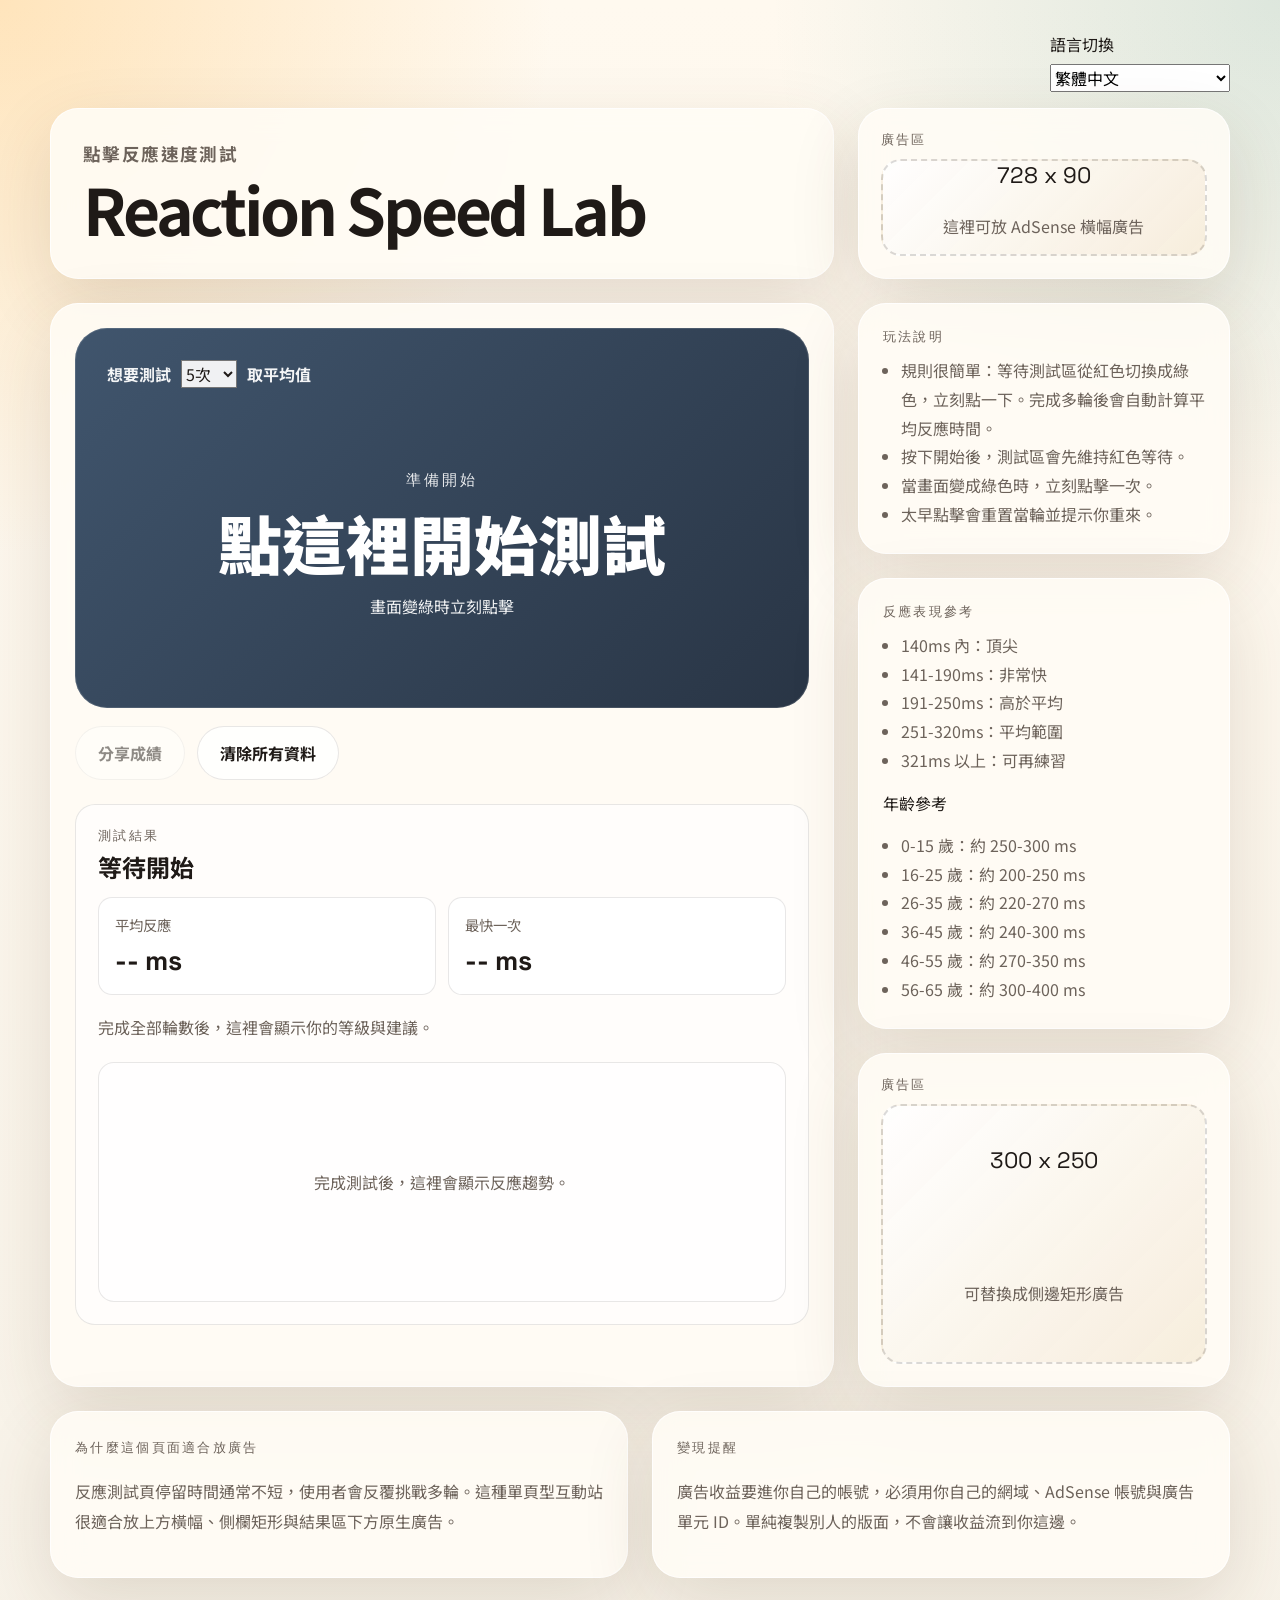
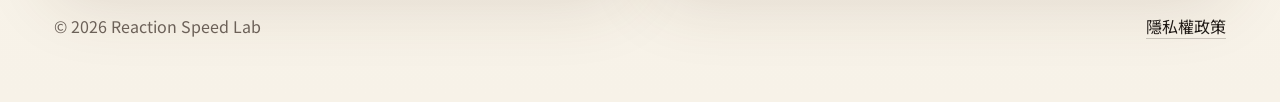
==== index.html @ a0c20d7a "Initial reaction speed test app" ====
<!doctype html>
<html lang="zh-Hant">
  <head>
    <meta charset="UTF-8" />
    <meta name="viewport" content="width=device-width, initial-scale=1.0" />
    <title id="page-title">點擊反應速度測試</title>
    <meta
      id="meta-description"
      name="description"
      content="免費測試你的點擊反應速度。等待畫面變綠後立即點擊，完成多輪測試後取得平均反應時間與成績評語。"
    />
    <meta id="og-title" property="og:title" content="點擊反應速度測試" />
    <meta
      id="og-description"
      property="og:description"
      content="紅色待命、綠色點擊，快速測出你的平均反應速度。"
    />
    <meta property="og:type" content="website" />
    <link rel="preconnect" href="https://fonts.googleapis.com" />
    <link rel="preconnect" href="https://fonts.gstatic.com" crossorigin />
    <link
      href="https://fonts.googleapis.com/css2?family=Noto+Sans+TC:wght@400;500;700;900&family=Space+Grotesk:wght@500;700&display=swap"
      rel="stylesheet"
    />
    <link rel="stylesheet" href="./styles.css" />

    <!--
      將 ca-pub-xxxxxxxxxxxxxxxx 換成你的 AdSense Publisher ID 後取消註解。
      AdSense 通過審核前，建議先保留註解避免無效請求。
    -->
    <!--
    <script async
      src="https://pagead2.googlesyndication.com/pagead/js/adsbygoogle.js?client=ca-pub-xxxxxxxxxxxxxxxx"
      crossorigin="anonymous"></script>
    -->
  </head>
  <body>
    <div class="page-shell">
      <div class="topbar">
        <div class="control-group language-switcher">
          <label for="language-select" data-i18n="languageLabel">語言切換</label>
          <select id="language-select">
            <option value="zh-Hant">繁體中文</option>
            <option value="en">English</option>
            <option value="ja">日本語</option>
            <option value="ko">한국어</option>
          </select>
        </div>
      </div>

      <header class="hero">
        <div class="hero-copy">
          <p id="hero-subtitle" class="hero-subtitle">點擊反應速度測試</p>
          <h1 id="hero-title">Reaction Speed Lab</h1>
        </div>
        <aside class="ad-card">
          <p class="ad-label" data-i18n="adLabel">廣告區</p>
          <div class="ad-slot">
            <span>728 x 90</span>
            <p data-i18n="heroAdText">這裡可放 AdSense 橫幅廣告</p>
          </div>
        </aside>
      </header>

      <main class="layout">
        <section class="tester-panel">
          <div
            id="test-area"
            class="test-area is-idle"
            role="button"
            tabindex="0"
            aria-live="polite">
            <span class="test-area-toolbar">
              <span class="control-group control-group-inline control-group-inline-light">
                <label for="attempts">
                  <span data-i18n="attemptsLabelPrefix">想要測試</span>
                </label>
                <select id="attempts">
                  <option value="3">3次</option>
                  <option value="5" selected>5次</option>
                  <option value="10">10次</option>
                  <option value="15">15次</option>
                  <option value="20">20次</option>
                </select>
                <span data-i18n="attemptsLabelSuffix">次取平均值</span>
              </span>
            </span>
            <span class="test-area-content">
              <span class="phase">準備開始</span>
              <span class="message">點這裡開始測試</span>
              <span class="hint">畫面變綠時立刻點擊</span>
            </span>
          </div>

          <div class="actions">
            <button id="share-button" class="ghost-button" type="button" data-i18n="shareButton" disabled>分享成績</button>
            <button id="reset-button" class="ghost-button" type="button" data-i18n="resetButton">清除所有資料</button>
          </div>

          <section class="results-card" aria-live="polite">
            <div class="results-head">
              <div>
                <p class="section-label" data-i18n="resultsLabel">測試結果</p>
                <h2 id="result-title">等待開始</h2>
              </div>
            </div>

            <div class="result-grid">
              <article>
                <span data-i18n="averageLabel">平均反應</span>
                <strong id="average-time">-- ms</strong>
              </article>
              <article>
                <span data-i18n="bestLabel">最快一次</span>
                <strong id="best-time">-- ms</strong>
              </article>
            </div>

            <p id="result-description" class="result-description">
              完成全部輪數後，這裡會顯示你的等級與建議。
            </p>

            <section id="trend-chart" class="trend-chart" aria-live="polite">
              <div id="trend-chart-empty" class="trend-chart-empty">完成測試後，這裡會顯示反應趨勢。</div>
              <svg id="trend-chart-svg" class="trend-chart-svg" viewBox="0 0 640 220" preserveAspectRatio="none"></svg>
            </section>
          </section>
        </section>

        <aside class="sidebar">
          <section class="info-card">
            <p class="section-label" data-i18n="howToPlayLabel">玩法說明</p>
            <ul id="how-to-play-list">
              <li>按下開始後，測試區會先維持紅色等待。</li>
              <li>當畫面變成綠色時，立刻點擊一次。</li>
              <li>太早點擊會重置當輪並提示你重來。</li>
            </ul>
          </section>

          <section class="info-card">
            <p class="section-label" data-i18n="rankingLabel">反應表現參考</p>
            <ul id="ranking-guide">
              <li>140ms 內：頂尖</li>
              <li>141-190ms：非常快</li>
              <li>191-250ms：高於平均</li>
              <li>251-320ms：平均範圍</li>
              <li>321ms 以上：可再練習</li>
            </ul>
            <p id="ranking-note">年齡參考</p>
            <ul id="ranking-age-guide">
              <li>0-15 歲：約 250-300 ms</li>
              <li>16-25 歲：約 200-250 ms</li>
              <li>26-35 歲：約 220-270 ms</li>
              <li>36-45 歲：約 240-300 ms</li>
              <li>46-55 歲：約 270-350 ms</li>
              <li>56-65 歲：約 300-400 ms</li>
            </ul>
          </section>

          <section class="ad-card side-ad">
            <p class="ad-label" data-i18n="adLabel">廣告區</p>
            <div class="ad-slot square">
              <span>300 x 250</span>
              <p data-i18n="sideAdText">可替換成側邊矩形廣告</p>
            </div>
          </section>
        </aside>
      </main>

      <section class="content-grid">
        <article class="text-card">
          <p class="section-label" data-i18n="monetizeWhyLabel">為什麼這個頁面適合放廣告</p>
          <p id="monetize-why-text">
            反應測試頁停留時間通常不短，使用者會反覆挑戰多輪。這種單頁型互動站很適合放上方橫幅、側欄矩形與結果區下方原生廣告。
          </p>
        </article>
        <article class="text-card">
          <p class="section-label" data-i18n="monetizeNoteLabel">變現提醒</p>
          <p id="monetize-note-text">
            廣告收益要進你自己的帳號，必須用你自己的網域、AdSense 帳號與廣告單元 ID。單純複製別人的版面，不會讓收益流到你這邊。
          </p>
        </article>
      </section>

      <footer class="site-footer">
        <p id="footer-copy">© 2026 Reaction Speed Lab</p>
        <nav>
          <a href="./privacy.html" id="privacy-link">隱私權政策</a>
        </nav>
      </footer>
    </div>

    <script src="./script.js"></script>
  </body>
</html>
---- styles.css ----
:root {
  --bg: #f7f2e8;
  --paper: rgba(255, 252, 245, 0.88);
  --ink: #1f1a17;
  --muted: #6d635b;
  --accent: #0f766e;
  --accent-soft: rgba(15, 118, 110, 0.12);
  --danger: #d9485f;
  --danger-soft: rgba(217, 72, 95, 0.14);
  --warning: #f59e0b;
  --line: rgba(31, 26, 23, 0.1);
  --shadow: 0 24px 70px rgba(84, 57, 31, 0.14);
  --radius-xl: 28px;
  --radius-lg: 20px;
  --radius-md: 14px;
}

* {
  box-sizing: border-box;
}

html,
body {
  margin: 0;
  min-height: 100%;
}

body {
  font-family: "Noto Sans TC", sans-serif;
  color: var(--ink);
  background:
    radial-gradient(circle at top left, rgba(255, 190, 92, 0.35), transparent 26%),
    radial-gradient(circle at top right, rgba(15, 118, 110, 0.14), transparent 24%),
    linear-gradient(180deg, #fff9ef 0%, var(--bg) 100%);
}

body.is-focus-mode {
  overflow: hidden;
}

button,
select {
  font: inherit;
}

.page-shell {
  width: min(1180px, calc(100% - 32px));
  margin: 0 auto;
  padding: 32px 0 48px;
}

.topbar {
  display: flex;
  justify-content: flex-end;
  margin-bottom: 16px;
}

.language-switcher {
  min-width: 180px;
}

.hero {
  display: grid;
  grid-template-columns: minmax(0, 2fr) minmax(280px, 0.95fr);
  gap: 24px;
  align-items: stretch;
  margin-bottom: 24px;
}

.hero-copy,
.ad-card,
.tester-panel,
.info-card,
.text-card {
  background: var(--paper);
  backdrop-filter: blur(14px);
  border: 1px solid rgba(255, 255, 255, 0.8);
  border-radius: var(--radius-xl);
  box-shadow: var(--shadow);
}

.hero-copy {
  padding: 32px;
}

.hero-subtitle {
  margin: 0 0 10px;
  font-family: "Noto Sans TC", sans-serif;
  font-size: 1.1rem;
  font-weight: 700;
  letter-spacing: 0.08em;
  color: var(--muted);
}

.eyebrow,
.section-label,
.ad-label {
  margin: 0 0 10px;
  font-family: "Space Grotesk", sans-serif;
  font-size: 0.8rem;
  letter-spacing: 0.18em;
  text-transform: uppercase;
  color: var(--muted);
}

h1,
h2 {
  margin: 0;
  line-height: 1;
}

h1 {
  font-size: clamp(2.4rem, 5vw, 4.4rem);
  letter-spacing: -0.05em;
}

.intro {
  max-width: 52ch;
  margin: 18px 0 0;
  font-size: 1.05rem;
  line-height: 1.8;
  color: var(--muted);
}

.hero-stats {
  display: grid;
  grid-template-columns: repeat(3, minmax(0, 1fr));
  gap: 12px;
  margin-top: 28px;
}

.hero-stats div {
  padding: 16px;
  background: rgba(255, 255, 255, 0.7);
  border-radius: var(--radius-md);
  border: 1px solid var(--line);
}

.hero-stats strong {
  display: block;
  margin-bottom: 8px;
  font-family: "Space Grotesk", sans-serif;
  font-size: 1.5rem;
}

.hero-stats span {
  color: var(--muted);
  font-size: 0.92rem;
}

.ad-card {
  padding: 22px;
}

.hero .ad-card {
  display: flex;
  flex-direction: column;
}

.hero .ad-slot {
  flex: 1;
  min-height: 0;
}

.ad-slot {
  display: grid;
  place-items: center;
  min-height: 190px;
  border: 2px dashed rgba(31, 26, 23, 0.16);
  border-radius: var(--radius-lg);
  background:
    linear-gradient(135deg, rgba(255, 255, 255, 0.95), rgba(246, 236, 218, 0.9));
  text-align: center;
  color: var(--muted);
}

.ad-slot span {
  display: block;
  margin-bottom: 8px;
  font-family: "Space Grotesk", sans-serif;
  font-size: 1.4rem;
  color: var(--ink);
}

.ad-slot.square {
  min-height: 260px;
}

.layout {
  display: grid;
  grid-template-columns: minmax(0, 2fr) minmax(280px, 0.95fr);
  gap: 24px;
}

.tester-panel {
  padding: 24px;
}

.controls {
  display: flex;
  align-items: center;
  flex-wrap: wrap;
  gap: 12px;
  margin-bottom: 16px;
}

.control-group {
  display: grid;
  gap: 8px;
}

.control-group-inline {
  display: flex;
  align-items: center;
  flex-wrap: nowrap;
  gap: 10px;
}

.control-group-inline label {
  margin: 0;
}

.control-group-inline span {
  font-weight: 700;
  white-space: nowrap;
}

.control-group-inline select {
  flex: 0 0 auto;
}

.control-group-inline-light {
  color: rgba(255, 255, 255, 0.94);
}

.control-group-inline-light select {
  color: var(--ink);
  background: rgba(255, 255, 255, 0.92);
}

.controls label {
  font-weight: 700;
}

.controls select {
  border: 1px solid var(--line);
  border-radius: 999px;
  padding: 10px 16px;
  background: rgba(255, 255, 255, 0.78);
}

.test-area {
  width: 100%;
  min-height: 380px;
  border: 0;
  border-radius: 32px;
  padding: 32px;
  display: flex;
  flex-direction: column;
  align-items: stretch;
  justify-content: space-between;
  gap: 24px;
  text-align: left;
  color: white;
  cursor: pointer;
  transition:
    transform 160ms ease,
    box-shadow 160ms ease;
}

.test-area-toolbar {
  display: flex;
  justify-content: flex-start;
  position: relative;
  z-index: 2;
}

.test-area-toolbar[hidden] {
  display: none;
}

.test-area-content {
  flex: 1;
  min-height: 0;
  display: grid;
  place-items: center;
  align-content: center;
  gap: 18px;
  text-align: center;
}

.test-area:hover {
  transform: translateY(-2px);
}

.test-area .phase {
  font-family: "Space Grotesk", sans-serif;
  font-size: 0.95rem;
  text-transform: uppercase;
  letter-spacing: 0.18em;
  opacity: 0.9;
}

.test-area .message {
  font-size: clamp(2rem, 5vw, 4rem);
  font-weight: 900;
  line-height: 1.05;
}

.test-area .hint {
  font-size: 1rem;
  opacity: 0.92;
}

.test-area.is-idle {
  background: linear-gradient(135deg, #40556d, #293545);
  box-shadow: inset 0 0 0 1px rgba(255, 255, 255, 0.12);
}

.test-area.is-pause {
  background: linear-gradient(135deg, #40556d, #293545);
  box-shadow: inset 0 0 0 1px rgba(255, 255, 255, 0.12);
}

.test-area.is-waiting {
  background: linear-gradient(135deg, #cb334d, #811f3d);
}

.test-area.is-ready {
  background: linear-gradient(135deg, #0f9f7c, #0d6f5a);
}

.test-area.is-fault {
  background: linear-gradient(135deg, #f59e0b, #d97706);
}

.actions {
  display: flex;
  gap: 12px;
  margin: 18px 0 24px;
}

.primary-button,
.ghost-button {
  border: 0;
  border-radius: 999px;
  padding: 14px 22px;
  font-weight: 700;
  cursor: pointer;
}

.primary-button {
  color: white;
  background: linear-gradient(135deg, #1f7a67, #144e42);
}

.ghost-button {
  color: var(--ink);
  background: rgba(255, 255, 255, 0.75);
  border: 1px solid var(--line);
}

.ghost-button:disabled {
  opacity: 0.5;
  cursor: not-allowed;
}

.results-card {
  padding: 22px;
  border-radius: var(--radius-lg);
  background: rgba(255, 255, 255, 0.66);
  border: 1px solid var(--line);
}

.results-head {
  display: flex;
  justify-content: space-between;
  gap: 16px;
  align-items: start;
}

.result-grid {
  display: grid;
  grid-template-columns: repeat(2, minmax(0, 1fr));
  gap: 12px;
  margin-top: 18px;
}

.result-grid article {
  padding: 16px;
  border-radius: var(--radius-md);
  background: white;
  border: 1px solid var(--line);
}

.result-grid span {
  display: block;
  font-size: 0.9rem;
  color: var(--muted);
}

.result-grid strong {
  display: block;
  margin-top: 8px;
  font-family: "Space Grotesk", sans-serif;
  font-size: 1.7rem;
}

.result-description {
  margin: 18px 0 0;
  color: var(--muted);
  line-height: 1.8;
}

.trend-chart {
  margin-top: 20px;
  min-height: 240px;
  padding: 14px;
  border-radius: 16px;
  background: rgba(255, 255, 255, 0.84);
  border: 1px solid var(--line);
}

.trend-chart-empty {
  min-height: 210px;
  display: grid;
  place-items: center;
  color: var(--muted);
  text-align: center;
}

.trend-chart-svg {
  display: none;
  width: 100%;
  height: 210px;
}

.trend-chart.has-data .trend-chart-empty {
  display: none;
}

.trend-chart.has-data .trend-chart-svg {
  display: block;
}

.sidebar {
  display: grid;
  gap: 24px;
}

.info-card {
  padding: 24px;
}

.info-card ul {
  margin: 0;
  padding-left: 18px;
  color: var(--muted);
  line-height: 1.8;
}

.content-grid {
  margin-top: 24px;
  display: grid;
  grid-template-columns: repeat(2, minmax(0, 1fr));
  gap: 24px;
}

.text-card {
  padding: 24px;
  line-height: 1.9;
  color: var(--muted);
}

.site-footer {
  display: flex;
  justify-content: space-between;
  align-items: center;
  gap: 16px;
  padding: 20px 4px 0;
  color: var(--muted);
}

.site-footer a {
  color: var(--ink);
  text-decoration: none;
  border-bottom: 1px solid rgba(31, 26, 23, 0.2);
}

body.is-focus-mode .topbar,
body.is-focus-mode .hero,
body.is-focus-mode .sidebar,
body.is-focus-mode .content-grid,
body.is-focus-mode .site-footer,
body.is-focus-mode .results-card,
body.is-focus-mode .actions {
  display: none;
}

body.is-focus-mode .page-shell {
  width: 100%;
  max-width: none;
  padding: 0;
}

body.is-focus-mode .layout {
  display: block;
}

body.is-focus-mode .tester-panel {
  padding: 0;
  background: transparent;
  border: 0;
  box-shadow: none;
  backdrop-filter: none;
}

body.is-focus-mode .test-area {
  min-height: 100dvh;
  border-radius: 0;
  padding: 24px;
}

@media (max-width: 920px) {
  .hero,
  .layout,
  .content-grid {
    grid-template-columns: 1fr;
  }

  .hero-stats,
  .result-grid {
    grid-template-columns: 1fr;
  }

  .test-area {
    min-height: 320px;
  }
}

@media (max-width: 640px) {
  .page-shell {
    width: min(100% - 20px, 1180px);
    padding-top: 20px;
  }

  .hero-copy,
  .tester-panel,
  .info-card,
  .ad-card,
  .text-card {
    padding: 18px;
  }

  .results-head,
  .actions,
  .site-footer {
    flex-direction: column;
    align-items: start;
  }

  .controls,
  .control-group {
    width: 100%;
  }

  .control-group-inline {
    flex-wrap: wrap;
    gap: 8px;
  }

  .topbar {
    justify-content: stretch;
  }

  .language-switcher {
    width: 100%;
  }

  .controls select {
    width: 100%;
  }

  .test-area {
    padding: 20px;
  }

  .test-area-toolbar {
    width: 100%;
  }

  .control-group-inline-light {
    width: 100%;
  }

  .test-area .message {
    font-size: 2.3rem;
  }
}
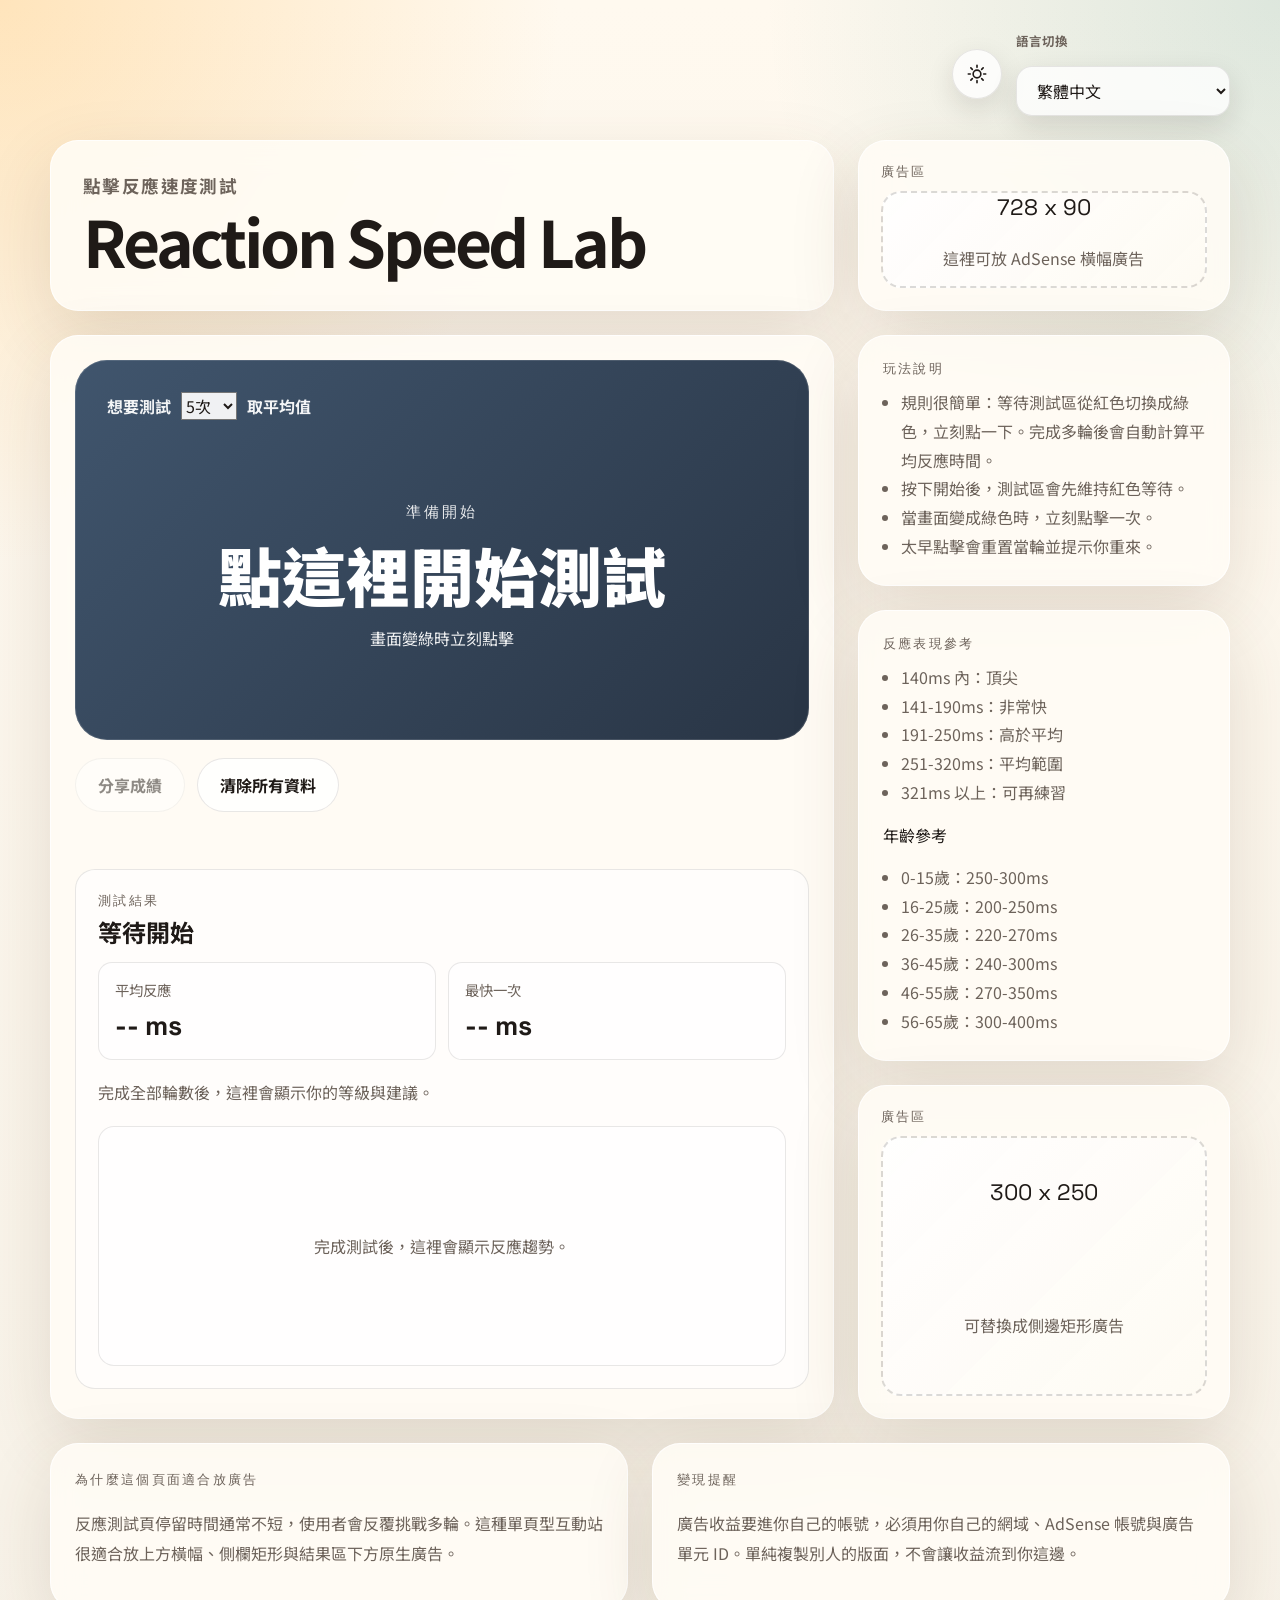
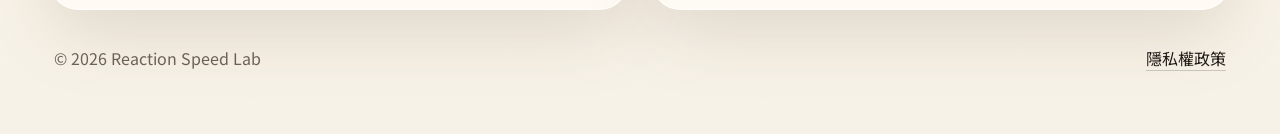
==== commit 13f046d4: "Update reaction speed lab" ====
--- a/index.html
+++ b/index.html
@@ -37,8 +37,13 @@
   <body>
     <div class="page-shell">
       <div class="topbar">
+        <div class="control-group theme-switcher">
+          <button id="theme-toggle-button" class="theme-icon-button" type="button" aria-label="切換主題" title="切換主題">
+            <span id="theme-toggle-icon" class="theme-toggle-icon" aria-hidden="true"></span>
+          </button>
+        </div>
         <div class="control-group language-switcher">
-          <label for="language-select" data-i18n="languageLabel">語言切換</label>
+          <label for="language-select" class="topbar-label" data-i18n="languageLabel">語言切換</label>
           <select id="language-select">
             <option value="zh-Hant">繁體中文</option>
             <option value="en">English</option>
@@ -96,6 +101,7 @@
             <button id="share-button" class="ghost-button" type="button" data-i18n="shareButton" disabled>分享成績</button>
             <button id="reset-button" class="ghost-button" type="button" data-i18n="resetButton">清除所有資料</button>
           </div>
+          <p id="share-feedback" class="share-feedback" aria-live="polite"></p>
 
           <section class="results-card" aria-live="polite">
             <div class="results-head">
--- a/styles.css
+++ b/styles.css
@@ -3,18 +3,45 @@
   --paper: rgba(255, 252, 245, 0.88);
   --ink: #1f1a17;
   --muted: #6d635b;
+  --surface: rgba(255, 255, 255, 0.78);
+  --surface-strong: rgba(255, 255, 255, 0.92);
+  --panel: rgba(255, 255, 255, 0.66);
+  --panel-strong: rgba(255, 255, 255, 0.84);
   --accent: #0f766e;
   --accent-soft: rgba(15, 118, 110, 0.12);
   --danger: #d9485f;
   --danger-soft: rgba(217, 72, 95, 0.14);
   --warning: #f59e0b;
   --line: rgba(31, 26, 23, 0.1);
+  --card-border: rgba(255, 255, 255, 0.8);
+  --hero-grad-a: rgba(255, 190, 92, 0.35);
+  --hero-grad-b: rgba(15, 118, 110, 0.14);
+  --body-grad-top: #fff9ef;
   --shadow: 0 24px 70px rgba(84, 57, 31, 0.14);
   --radius-xl: 28px;
   --radius-lg: 20px;
   --radius-md: 14px;
 }
 
+body.theme-dark {
+  --bg: #0d1117;
+  --paper: rgba(19, 24, 32, 0.96);
+  --ink: #f5efe6;
+  --muted: #9eabb8;
+  --surface: rgba(35, 42, 52, 0.94);
+  --surface-strong: rgba(42, 51, 63, 0.98);
+  --panel: rgba(24, 30, 39, 0.94);
+  --panel-strong: rgba(31, 38, 47, 0.98);
+  --accent: #53c7bb;
+  --accent-soft: rgba(83, 199, 187, 0.16);
+  --line: rgba(244, 239, 231, 0.1);
+  --card-border: rgba(255, 255, 255, 0.08);
+  --hero-grad-a: rgba(247, 180, 81, 0.1);
+  --hero-grad-b: rgba(83, 199, 187, 0.1);
+  --body-grad-top: #151b24;
+  --shadow: 0 24px 70px rgba(0, 0, 0, 0.46);
+}
+
 * {
   box-sizing: border-box;
 }
@@ -29,9 +56,9 @@
   font-family: "Noto Sans TC", sans-serif;
   color: var(--ink);
   background:
-    radial-gradient(circle at top left, rgba(255, 190, 92, 0.35), transparent 26%),
-    radial-gradient(circle at top right, rgba(15, 118, 110, 0.14), transparent 24%),
-    linear-gradient(180deg, #fff9ef 0%, var(--bg) 100%);
+    radial-gradient(circle at top left, var(--hero-grad-a), transparent 26%),
+    radial-gradient(circle at top right, var(--hero-grad-b), transparent 24%),
+    linear-gradient(180deg, var(--body-grad-top) 0%, var(--bg) 100%);
 }
 
 body.is-focus-mode {
@@ -52,11 +79,93 @@
 .topbar {
   display: flex;
   justify-content: flex-end;
-  margin-bottom: 16px;
-}
-
+  align-items: center;
+  gap: 14px;
+  margin-bottom: 24px;
+}
+
+.theme-switcher,
 .language-switcher {
   min-width: 180px;
+}
+
+.topbar-label {
+  margin: 0 0 8px;
+  font-size: 0.78rem;
+  font-weight: 700;
+  letter-spacing: 0.08em;
+  color: var(--muted);
+}
+
+.theme-switcher {
+  min-width: auto;
+  display: flex;
+  align-items: center;
+}
+
+.theme-icon-button {
+  width: 50px;
+  height: 50px;
+  display: inline-grid;
+  place-items: center;
+  border: 1px solid var(--line);
+  border-radius: 999px;
+  background: var(--surface);
+  color: var(--ink);
+  cursor: pointer;
+  box-shadow: 0 10px 28px rgba(30, 24, 18, 0.12);
+  transition:
+    transform 140ms ease,
+    border-color 140ms ease,
+    background 140ms ease,
+    box-shadow 140ms ease;
+}
+
+.theme-icon-button:hover {
+  transform: translateY(-1px);
+  border-color: color-mix(in srgb, var(--accent) 34%, var(--line) 66%);
+  box-shadow: 0 14px 30px rgba(30, 24, 18, 0.16);
+}
+
+.theme-icon-button:focus-visible,
+.topbar .control-group select:focus-visible {
+  outline: 2px solid color-mix(in srgb, var(--accent) 70%, white 30%);
+  outline-offset: 2px;
+}
+
+.theme-icon-button span {
+  display: inline-grid;
+  place-items: center;
+  width: 22px;
+  height: 22px;
+}
+
+.theme-toggle-icon svg {
+  width: 22px;
+  height: 22px;
+  stroke: currentColor;
+  fill: none;
+  stroke-width: 1.8;
+  stroke-linecap: round;
+  stroke-linejoin: round;
+}
+
+.topbar .control-group select {
+  min-height: 50px;
+  width: 100%;
+  padding: 0 44px 0 16px;
+  background: var(--surface);
+  color: var(--ink);
+  border-color: var(--line);
+  border-radius: 16px;
+  box-shadow: 0 10px 28px rgba(30, 24, 18, 0.12);
+}
+
+.language-switcher {
+  display: grid;
+  align-content: center;
+  gap: 0;
+  min-width: 214px;
 }
 
 .hero {
@@ -74,7 +183,7 @@
 .text-card {
   background: var(--paper);
   backdrop-filter: blur(14px);
-  border: 1px solid rgba(255, 255, 255, 0.8);
+  border: 1px solid var(--card-border);
   border-radius: var(--radius-xl);
   box-shadow: var(--shadow);
 }
@@ -169,7 +278,7 @@
   border: 2px dashed rgba(31, 26, 23, 0.16);
   border-radius: var(--radius-lg);
   background:
-    linear-gradient(135deg, rgba(255, 255, 255, 0.95), rgba(246, 236, 218, 0.9));
+    linear-gradient(135deg, var(--surface-strong), color-mix(in srgb, var(--paper) 85%, var(--bg) 15%));
   text-align: center;
   color: var(--muted);
 }
@@ -235,7 +344,7 @@
 
 .control-group-inline-light select {
   color: var(--ink);
-  background: rgba(255, 255, 255, 0.92);
+  background: var(--surface-strong);
 }
 
 .controls label {
@@ -246,7 +355,7 @@
   border: 1px solid var(--line);
   border-radius: 999px;
   padding: 10px 16px;
-  background: rgba(255, 255, 255, 0.78);
+  background: var(--surface);
 }
 
 .test-area {
@@ -356,7 +465,7 @@
 
 .ghost-button {
   color: var(--ink);
-  background: rgba(255, 255, 255, 0.75);
+  background: var(--surface);
   border: 1px solid var(--line);
 }
 
@@ -365,10 +474,17 @@
   cursor: not-allowed;
 }
 
+.share-feedback {
+  min-height: 1.4em;
+  margin: -8px 0 20px;
+  color: var(--muted);
+  font-size: 0.92rem;
+}
+
 .results-card {
   padding: 22px;
   border-radius: var(--radius-lg);
-  background: rgba(255, 255, 255, 0.66);
+  background: var(--panel);
   border: 1px solid var(--line);
 }
 
@@ -389,7 +505,7 @@
 .result-grid article {
   padding: 16px;
   border-radius: var(--radius-md);
-  background: white;
+  background: var(--panel-strong);
   border: 1px solid var(--line);
 }
 
@@ -417,7 +533,7 @@
   min-height: 240px;
   padding: 14px;
   border-radius: 16px;
-  background: rgba(255, 255, 255, 0.84);
+  background: var(--panel-strong);
   border: 1px solid var(--line);
 }
 
@@ -570,7 +686,8 @@
   }
 
   .topbar {
-    justify-content: stretch;
+    justify-content: space-between;
+    align-items: start;
   }
 
   .language-switcher {
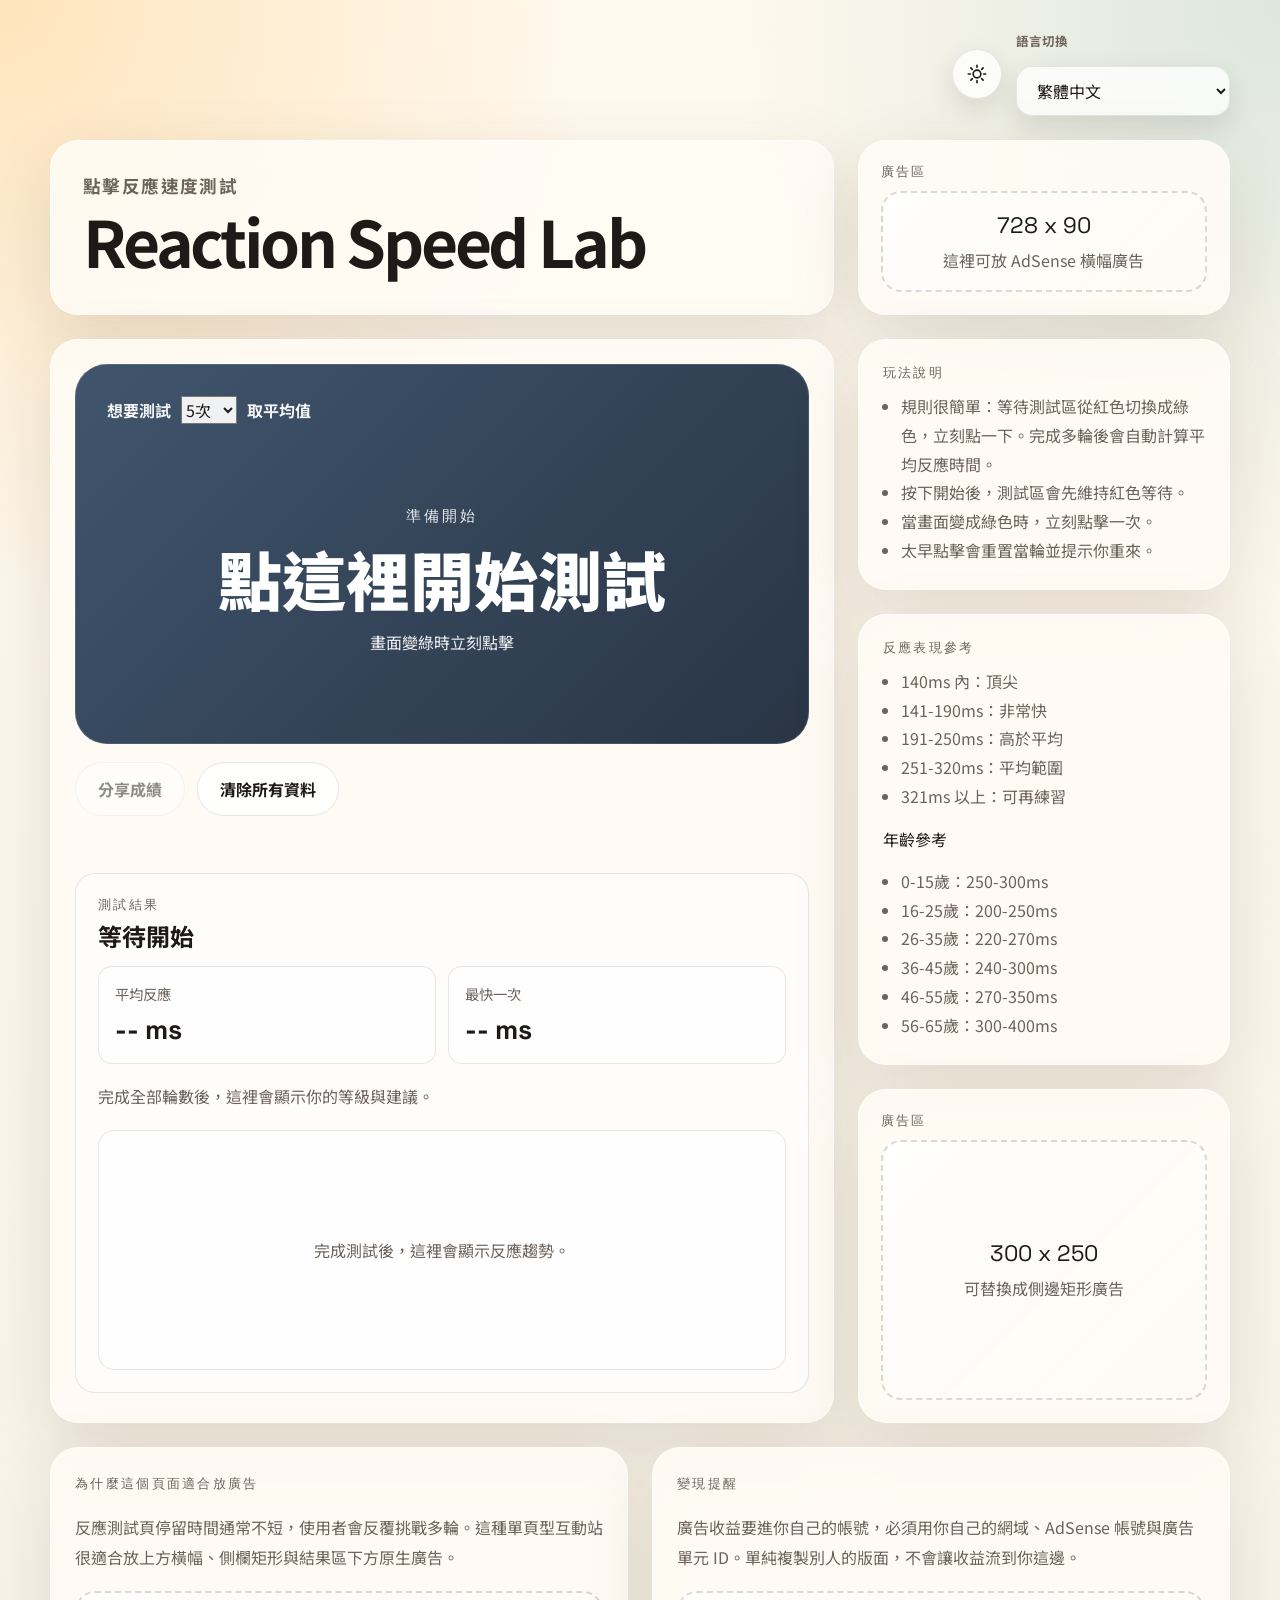
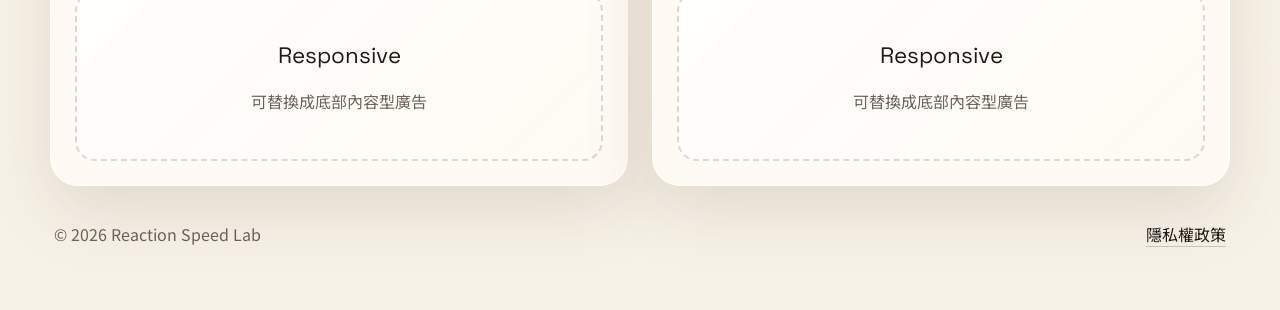
==== commit 085992b9: "feat: add configurable adsense ad slots" ====
--- a/index.html
+++ b/index.html
@@ -23,16 +23,7 @@
       rel="stylesheet"
     />
     <link rel="stylesheet" href="./styles.css" />
-
-    <!--
-      將 ca-pub-xxxxxxxxxxxxxxxx 換成你的 AdSense Publisher ID 後取消註解。
-      AdSense 通過審核前，建議先保留註解避免無效請求。
-    -->
-    <!--
-    <script async
-      src="https://pagead2.googlesyndication.com/pagead/js/adsbygoogle.js?client=ca-pub-xxxxxxxxxxxxxxxx"
-      crossorigin="anonymous"></script>
-    -->
+    <script src="./adsense-config.js"></script>
   </head>
   <body>
     <div class="page-shell">
@@ -60,9 +51,11 @@
         </div>
         <aside class="ad-card">
           <p class="ad-label" data-i18n="adLabel">廣告區</p>
-          <div class="ad-slot">
-            <span>728 x 90</span>
-            <p data-i18n="heroAdText">這裡可放 AdSense 橫幅廣告</p>
+          <div class="ad-slot" data-adsense-unit="heroBanner" data-ad-format="horizontal">
+            <div class="ad-placeholder">
+              <span>728 x 90</span>
+              <p data-i18n="heroAdText">這裡可放 AdSense 橫幅廣告</p>
+            </div>
           </div>
         </aside>
       </header>
@@ -165,9 +158,11 @@
 
           <section class="ad-card side-ad">
             <p class="ad-label" data-i18n="adLabel">廣告區</p>
-            <div class="ad-slot square">
-              <span>300 x 250</span>
-              <p data-i18n="sideAdText">可替換成側邊矩形廣告</p>
+            <div class="ad-slot square" data-adsense-unit="sidebarRectangle" data-ad-format="rectangle">
+              <div class="ad-placeholder">
+                <span>300 x 250</span>
+                <p data-i18n="sideAdText">可替換成側邊矩形廣告</p>
+              </div>
             </div>
           </section>
         </aside>
@@ -179,12 +174,24 @@
           <p id="monetize-why-text">
             反應測試頁停留時間通常不短，使用者會反覆挑戰多輪。這種單頁型互動站很適合放上方橫幅、側欄矩形與結果區下方原生廣告。
           </p>
+          <div class="ad-slot content-ad-slot" data-adsense-unit="contentPrimary" data-ad-format="auto">
+            <div class="ad-placeholder">
+              <span>Responsive</span>
+              <p data-i18n="contentAdText">可替換成底部內容型廣告</p>
+            </div>
+          </div>
         </article>
         <article class="text-card">
           <p class="section-label" data-i18n="monetizeNoteLabel">變現提醒</p>
           <p id="monetize-note-text">
             廣告收益要進你自己的帳號，必須用你自己的網域、AdSense 帳號與廣告單元 ID。單純複製別人的版面，不會讓收益流到你這邊。
           </p>
+          <div class="ad-slot content-ad-slot" data-adsense-unit="contentSecondary" data-ad-format="auto">
+            <div class="ad-placeholder">
+              <span>Responsive</span>
+              <p data-i18n="contentAdText">可替換成底部內容型廣告</p>
+            </div>
+          </div>
         </article>
       </section>
 
@@ -197,5 +204,6 @@
     </div>
 
     <script src="./script.js"></script>
+    <script src="./adsense-loader.js"></script>
   </body>
 </html>
--- a/styles.css
+++ b/styles.css
@@ -283,9 +283,19 @@
   color: var(--muted);
 }
 
+.ad-placeholder {
+  display: grid;
+  place-items: center;
+  gap: 8px;
+  padding: 18px;
+}
+
+.ad-placeholder p {
+  margin: 0;
+}
+
 .ad-slot span {
   display: block;
-  margin-bottom: 8px;
   font-family: "Space Grotesk", sans-serif;
   font-size: 1.4rem;
   color: var(--ink);
@@ -293,6 +303,39 @@
 
 .ad-slot.square {
   min-height: 260px;
+}
+
+.content-ad-slot {
+  margin-top: 18px;
+  min-height: 170px;
+}
+
+.ad-slot[data-adsense-status="ready"] {
+  display: block;
+  padding: 0;
+  border-style: solid;
+}
+
+.ad-slot[data-adsense-status="ready"] .ad-placeholder {
+  display: none;
+}
+
+.ad-slot[data-adsense-status="error"] ins.adsbygoogle {
+  display: none !important;
+}
+
+.ad-slot ins.adsbygoogle {
+  display: block;
+  width: 100%;
+  min-height: 90px;
+}
+
+.ad-slot.square ins.adsbygoogle {
+  min-height: 250px;
+}
+
+.content-ad-slot ins.adsbygoogle {
+  min-height: 160px;
 }
 
 .layout {
